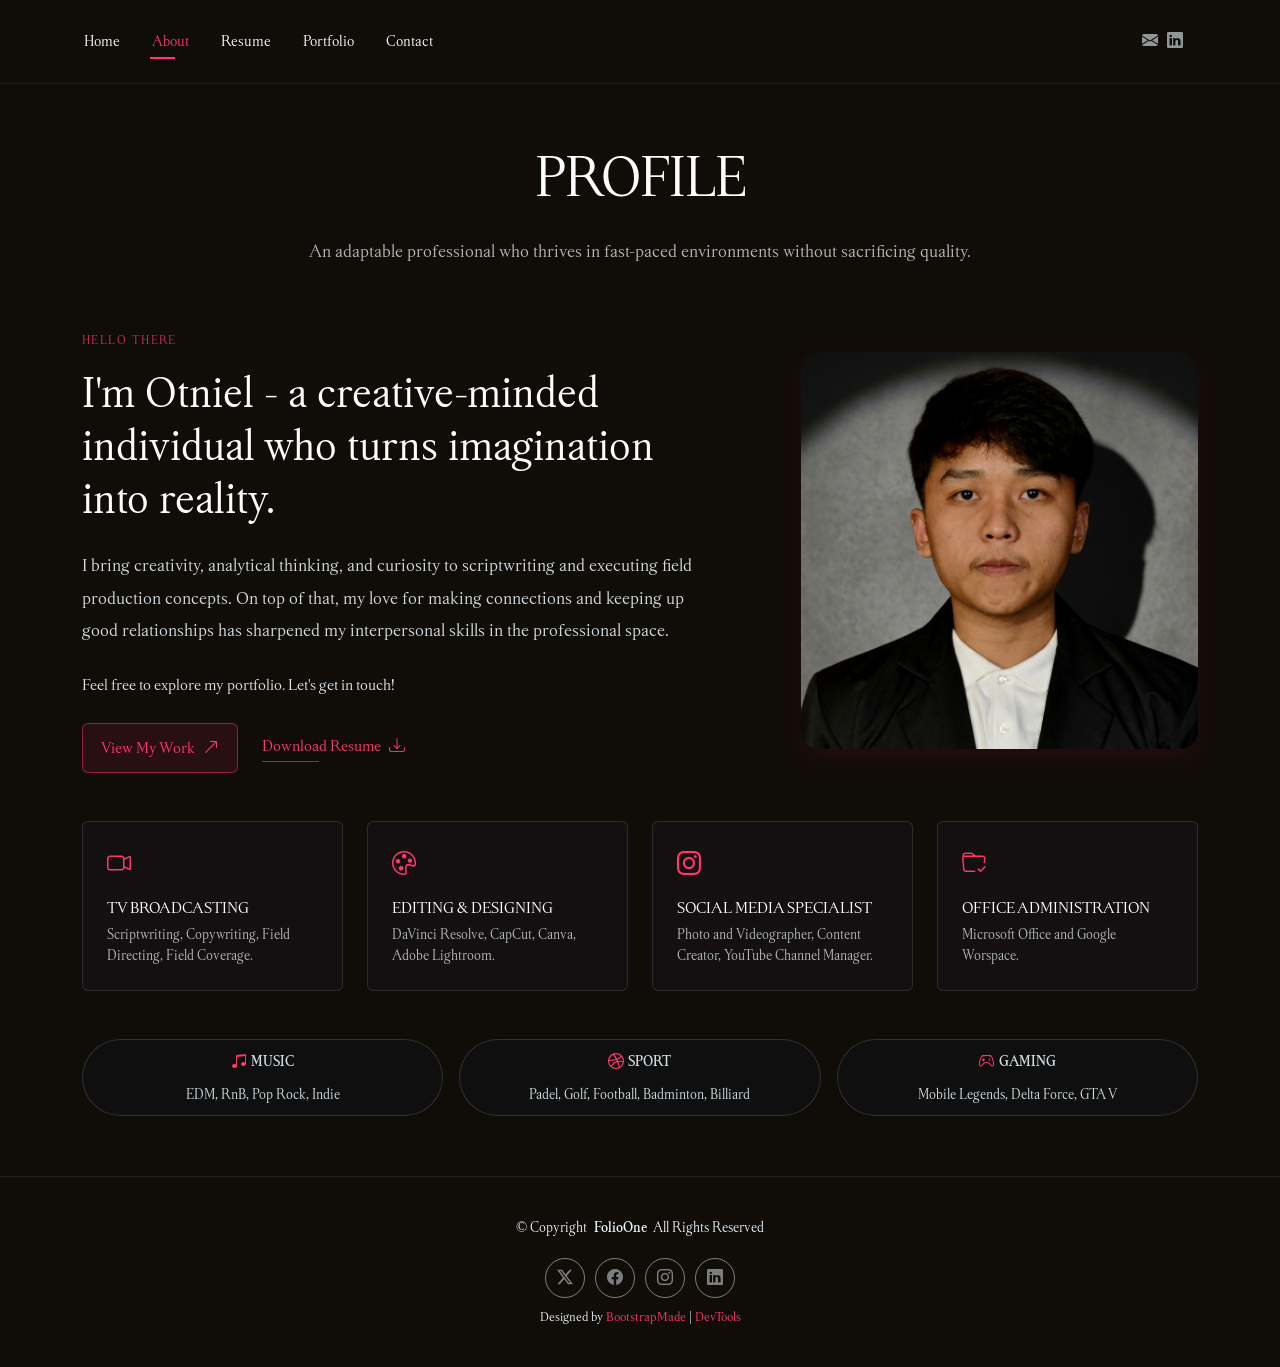
==== about.html @ bb8b577f "Pindahkan file ke root directory" ====
<!DOCTYPE html>
<html lang="en">

<head>
  <meta charset="utf-8">
  <meta content="width=device-width, initial-scale=1.0" name="viewport">
  <title>Otniel Pramadiva's Gallery</title>
  <meta name="description" content="Otniels's Portfolio">
  <meta name="keywords" content="">

  <!-- Favicons -->
  <link href="assets/img/ots.png" rel="icon">
  <link href="assets/img/apple-touch-icon.png" rel="apple-touch-icon">

  <!-- Fonts -->
  <link href="https://fonts.googleapis.com" rel="preconnect">
  <link href="https://fonts.gstatic.com" rel="preconnect" crossorigin>
  <link href="https://fonts.googleapis.com/css2?family=Roboto:ital,wght@0,100;0,300;0,400;0,500;0,700;0,900;1,100;1,300;1,400;1,500;1,700;1,900&family=Poppins:ital,wght@0,100;0,200;0,300;0,400;0,500;0,600;0,700;0,800;0,900;1,100;1,200;1,300;1,400;1,500;1,600;1,700;1,800;1,900&family=Raleway:ital,wght@0,100;0,200;0,300;0,400;0,500;0,600;0,700;0,800;0,900;1,100;1,200;1,300;1,400;1,500;1,600;1,700;1,800;1,900&display=swap" rel="stylesheet">

  <!-- Vendor CSS Files -->
  <link href="assets/vendor/bootstrap/css/bootstrap.min.css" rel="stylesheet">
  <link href="assets/vendor/bootstrap-icons/bootstrap-icons.css" rel="stylesheet">
  <link href="assets/vendor/aos/aos.css" rel="stylesheet">
  <link href="assets/vendor/swiper/swiper-bundle.min.css" rel="stylesheet">
  <link href="assets/vendor/glightbox/css/glightbox.min.css" rel="stylesheet">

  <!-- Main CSS File -->
  <link href="assets/css/main.css" rel="stylesheet">

  <!-- =======================================================
  * Template Name: FolioOne
  * Template URL: https://bootstrapmade.com/folioone-bootstrap-portfolio-website-template/
  * Updated: Aug 23 2025 with Bootstrap v5.3.7
  * Author: BootstrapMade.com
  * License: https://bootstrapmade.com/license/
  ======================================================== -->
</head>

<body class="about-page">

  <header id="header" class="header d-flex align-items-center light-background sticky-top">
    <div class="container position-relative d-flex align-items-center justify-content-between">

      <!-- <a href="index.html" class="logo d-flex align-items-center me-auto me-xl-0">
      <img src="assets/img/logo.webp" alt="">
      <h1 class="sitename">FolioOne</h1> 
    </a> -->

      <nav id="navmenu" class="navmenu">
        <ul>
          <li><a href="index.html">Home</a></li>
          <li><a href="about.html" class="active">About</a></li>
          <li><a href="resume.html">Resume</a></li>
          <li><a href="portfolio.html">Portfolio</a></li>
          <li><a href="contact.html">Contact</a></li>
        </ul>
        <i class="mobile-nav-toggle d-xl-none bi bi-list"></i>
      </nav>

      <div class="header-social-links">
        <a href="mailto:otniel.weishaupt@gmail.com" class="email"><i class="bi bi-envelope-fill"></i></a>
        <a href="https://www.linkedin.com/in/otnielpramadiva/" class="linkedin" target="_blank" rel="noopener noreferrer"><i class="bi bi-linkedin"></i></a>
      </div>
    </div>
  </header>

  <main class="main">

    <!-- About Section -->
    <section id="about" class="about section">

      <!-- Section Title -->
      <div class="container section-title" data-aos="fade-up">
        <h2>PROFILE</h2>
        <p>An adaptable professional who thrives in fast-paced environments without sacrificing quality.</p>
      </div><!-- End Section Title -->

      <div class="container" data-aos="fade-up" data-aos-delay="100">

        <!-- Intro + Photo -->
        <div class="row align-items-center justify-content-between gy-5 mb-5">
          <div class="col-lg-7" data-aos="fade-right" data-aos-delay="150">
            <div class="intro-content">
              <span class="eyebrow">Hello there</span>
              <h2 class="headline">I'm Otniel - a creative-minded individual who turns imagination into reality.</h2>
              <p class="lead">
                 I bring creativity, analytical thinking, and curiosity to scriptwriting and executing field production concepts. On top of that, my love for making connections and  keeping up good relationships has sharpened my interpersonal skills in the professional space.
              </p>
              <p>
                Feel free to explore my portfolio. Let's get in touch!
              </p>

              <div class="cta-group">
                <a href="portfolio.html" class="btn-ghost">
                  View My Work <i class="bi bi-arrow-up-right"></i>
                </a>
                <a href="assets/Resume Otniel Pramadiva II.pdf" class="link-underline" target="_blank">
                  Download Resume <i class="bi bi-download"></i>
                </a>
              </div>
            </div>
          </div>

          <div class="col-lg-5" data-aos="zoom-in" data-aos-delay="250">
            <figure class="profile-figure text-center text-lg-end">
              <img src="assets/img/profile/FOTO DIRI.jpg" alt="Portrait of Alex" class="img-fluid profile-photo">
            </figure>
          </div>
        </div>
        <!-- End Intro + Photo -->

        <!-- Skills Grid -->
        <div class="mb-5">
          <div class="row g-4">
            <div class="col-6 col-md-4 col-lg-3" data-aos="fade-up" data-aos-delay="120">
              <div class="skill-item">
                <i class="bi bi-camera-video"></i>
                <h3>TV BROADCASTING</h3>
                <p>Scriptwriting, Copywriting, Field Directing, Field Coverage.</p>
              </div>
            </div>
            <div class="col-6 col-md-4 col-lg-3" data-aos="fade-up" data-aos-delay="180">
              <div class="skill-item">
                <i class="bi bi-palette"></i>
                <h3>EDITING & DESIGNING</h3>
                <p>DaVinci Resolve, CapCut, Canva, <br>Adobe Lightroom.</p>
              </div>
            </div>
            <div class="col-6 col-md-4 col-lg-3" data-aos="fade-up" data-aos-delay="240">
              <div class="skill-item">
                <i class="bi bi-instagram"></i>
                <h3>SOCIAL MEDIA SPECIALIST</h3>
                <p>Photo and Videographer, Content Creator, YouTube Channel Manager.</p>
              </div>
            </div>
            <div class="col-6 col-md-4 col-lg-3" data-aos="fade-up" data-aos-delay="300">
              <div class="skill-item">
                <i class="bi bi-folder-check"></i>
                <h3>OFFICE ADMINISTRATION</h3>
                <p>Microsoft Office and Google Worspace.</p>
              </div>
            </div>
          </div>
        </div>
        <!-- End Skills Grid -->

        <!-- Fun Facts -->
        <div class="row g-3 justify-content-center">
          <div class="col-12 col-sm-6 col-md-4" data-aos="zoom-in" data-aos-delay="120">
          <div class="fact-pill d-flex flex-column align-items-center text-center">
            <div class="d-flex align-items-center gap-1">
              <i class="bi bi-music-note-beamed"></i>
              <span class="fw-bold">MUSIC</span>
              </div>
              <small>EDM, RnB, Pop Rock, Indie</small>
            </div>
          </div>
          <div class="col-12 col-sm-6 col-md-4" data-aos="zoom-in" data-aos-delay="160">
          <div class="fact-pill d-flex flex-column align-items-center text-center">
            <div class="d-flex align-items-center gap-1">
              <i class="bi bi-dribbble"></i>
              <span class="fw-bold">SPORT</span>
              </div>
              <small>Padel, Golf, Football, Badminton, Billiard</small>
            </div>
          </div>
          <div class="col-12 col-sm-6 col-md-4" data-aos="zoom-in" data-aos-delay="200">
          <div class="fact-pill d-flex flex-column align-items-center text-center">
            <div class="d-flex align-items-center gap-1">
              <i class="bi bi-controller"></i>
              <span class="fw-bold">GAMING</span>
              </div>
              <small>Mobile Legends, Delta Force, GTA V</small>
            </div>
          </div>
        </div>
        <!-- End Fun Facts -->

      </div>

  </main>

  <footer id="footer" class="footer">

    <div class="container">
      <div class="copyright text-center ">
        <p>© <span>Copyright</span> <strong class="px-1 sitename">FolioOne</strong> <span>All Rights Reserved<br></span></p>
      </div>
      <div class="social-links d-flex justify-content-center">
        <a href=""><i class="bi bi-twitter-x"></i></a>
        <a href=""><i class="bi bi-facebook"></i></a>
        <a href=""><i class="bi bi-instagram"></i></a>
        <a href=""><i class="bi bi-linkedin"></i></a>
      </div>
      <div class="credits">
        <!-- All the links in the footer should remain intact. -->
        <!-- You can delete the links only if you've purchased the pro version. -->
        <!-- Licensing information: https://bootstrapmade.com/license/ -->
        <!-- Purchase the pro version with working PHP/AJAX contact form: [buy-url] -->
        Designed by <a href="https://bootstrapmade.com/">BootstrapMade</a> | <a href="https://bootstrapmade.com/tools/">DevTools</a>
      </div>
    </div>

  </footer>

  <!-- Scroll Top -->
  <a href="#" id="scroll-top" class="scroll-top d-flex align-items-center justify-content-center"><i class="bi bi-arrow-up-short"></i></a>

  <!-- Preloader -->
  <div id="preloader"></div>

  <!-- Vendor JS Files -->
  <script src="assets/vendor/bootstrap/js/bootstrap.bundle.min.js"></script>
  <script src="assets/vendor/php-email-form/validate.js"></script>
  <script src="assets/vendor/aos/aos.js"></script>
  <script src="assets/vendor/typed.js/typed.umd.js"></script>
  <script src="assets/vendor/waypoints/noframework.waypoints.js"></script>
  <script src="assets/vendor/purecounter/purecounter_vanilla.js"></script>
  <script src="assets/vendor/swiper/swiper-bundle.min.js"></script>
  <script src="assets/vendor/imagesloaded/imagesloaded.pkgd.min.js"></script>
  <script src="assets/vendor/isotope-layout/isotope.pkgd.min.js"></script>
  <script src="assets/vendor/glightbox/js/glightbox.min.js"></script>

  <!-- Main JS File -->
  <script src="assets/js/main.js"></script>

</body>

</html>
---- assets/css/main.css ----
/**
* Template Name: FolioOne
* Template URL: https://bootstrapmade.com/folioone-bootstrap-portfolio-website-template/
* Updated: Aug 23 2025 with Bootstrap v5.3.7
* Author: BootstrapMade.com
* License: https://bootstrapmade.com/license/
*/

/*--------------------------------------------------------------
# Font & Color Variables
# Help: https://bootstrapmade.com/color-system/
--------------------------------------------------------------*/
/* Fonts */
@font-face {
  font-family: 'Michelangelus';
  src: url('../fonts/Michelangelus-Regular.ttf') format('truetype');
  font-weight: normal;
  font-style: normal;
}

@font-face {
  font-family: 'Michelangelus';
  src: url('../fonts/Michelangelus-Bold.ttf') format('truetype');
  font-weight: bold;
  font-style: normal;
}

@font-face {
  font-family: 'Michelangelus';
  src: url('../fonts/Michelangelus-BoldItalic.ttf') format('truetype');
  font-weight: bold;
  font-style: italic;
}

.hero h1 {
  font-family: 'Michelangelus', sans-serif !important;
  font-weight: bold !important;
  font-style: italic !important;
}

/* 2. Menerapkan font ke variabel template */
:root {
  --default-font: "Michelangelus", sans-serif;
  --heading-font: "Michelangelus", sans-serif;
  --nav-font: "Michelangelus", sans-serif;
}

/* Global Colors - The following color variables are used throughout the website. Updating them here will change the color scheme of the entire website */
:root { 
  --background-color: #100c08; /* Background color for the entire website, including individual sections */
  --default-color: #e7f2f7; /* Default color used for the majority of the text content across the entire website */
  --heading-color: #ffffff; /* Color for headings, subheadings and title throughout the website */
  --accent-color: #ff376b; /* Accent color that represents your brand on the website. It's used for buttons, links, and other elements that need to stand out */
  --surface-color: #0f0f0f; /* The surface color is used as a background of boxed elements within sections, such as cards, icon boxes, or other elements that require a visual separation from the global background. */
  --contrast-color: #ffffff; /* Contrast color for text, ensuring readability against backgrounds of accent, heading, or default colors. */
}

/* Nav Menu Colors - The following color variables are used specifically for the navigation menu. They are separate from the global colors to allow for more customization options */
:root {
  --nav-color: #ffffff;  /* The default color of the main navmenu links */
  --nav-hover-color: #ff376b; /* Applied to main navmenu links when they are hovered over or active */
  --nav-mobile-background-color: #0f0f0f; /* Used as the background color for mobile navigation menu */
  --nav-dropdown-background-color: #051117; /* Used as the background color for dropdown items that appear when hovering over primary navigation items */
  --nav-dropdown-color: #e7f2f7; /* Used for navigation links of the dropdown items in the navigation menu. */
  --nav-dropdown-hover-color: #ff376b; /* Similar to --nav-hover-color, this color is applied to dropdown navigation links when they are hovered over. */
}

/* Color Presets - These classes override global colors when applied to any section or element, providing reuse of the sam color scheme. */

.light-background {
  --background-color: #142027;
  --surface-color: #325264;
}

.dark-background {
  --background-color: #0b1419;
  --default-color: #ffffff;
  --heading-color: #ffffff;
  --surface-color: #252525;
  --contrast-color: #ffffff;
}

/* Smooth scroll */
:root {
  scroll-behavior: smooth;
}

/*--------------------------------------------------------------
# General Styling & Shared Classes
--------------------------------------------------------------*/
body {
  color: var(--default-color);
  background-color: var(--background-color);
  font-family: var(--default-font);
}

a {
  color: var(--accent-color);
  text-decoration: none;
  transition: 0.3s;
}

a:hover {
  color: color-mix(in srgb, var(--accent-color), transparent 25%);
  text-decoration: none;
}

h1,
h2,
h3,
h4,
h5,
h6 {
  color: var(--heading-color);
  font-family: var(--heading-font);
}

/* PHP Email Form Messages
------------------------------*/
.php-email-form .error-message {
  display: none;
  background: #df1529;
  color: #ffffff;
  text-align: left;
  padding: 15px;
  margin-bottom: 24px;
  font-weight: 600;
}

.php-email-form .sent-message {
  display: none;
  color: #ffffff;
  background: #059652;
  text-align: center;
  padding: 15px;
  margin-bottom: 24px;
  font-weight: 600;
}

.php-email-form .loading {
  display: none;
  background: var(--surface-color);
  text-align: center;
  padding: 15px;
  margin-bottom: 24px;
}

.php-email-form .loading:before {
  content: "";
  display: inline-block;
  border-radius: 50%;
  width: 24px;
  height: 24px;
  margin: 0 10px -6px 0;
  border: 3px solid var(--accent-color);
  border-top-color: var(--surface-color);
  animation: php-email-form-loading 1s linear infinite;
}

@keyframes php-email-form-loading {
  0% {
    transform: rotate(0deg);
  }

  100% {
    transform: rotate(360deg);
  }
}

/*--------------------------------------------------------------
# Global Header
--------------------------------------------------------------*/
.header {
  --background-color: rgba(255, 255, 255, 0);
  color: var(--default-color);
  background-color: var(--background-color);
  padding: 15px 0;
  transition: all 0.5s;
  z-index: 997;
  border-bottom: 1px solid color-mix(in srgb, var(--default-color), transparent 92%);
}

.header .logo {
  line-height: 1;
}

.header .logo img {
  max-height: 36px;
  margin-right: 8px;
}

.header .logo h1 {
  font-size: 32px;
  margin: 0;
  font-weight: 400;
  color: var(--heading-color);
}

.header .header-social-links {
  padding-right: 15px;
}

.header .header-social-links a {
  color: color-mix(in srgb, var(--default-color), transparent 40%);
  padding-left: 6px;
  display: inline-block;
  transition: 0.3s;
  font-size: 16px;
}

.header .header-social-links a:hover {
  color: var(--default-color);
}

.header .header-social-links a i {
  line-height: 0px;
}

@media (max-width: 1200px) {
  .header .logo {
    order: 1;
  }

  .header .header-social-links {
    order: 2;
  }

  .header .navmenu {
    order: 3;
  }
}

/* Global Header on Scroll
------------------------------*/
.scrolled .header {
  --background-color: rgba(24, 24, 24, 0.9);
}

/*--------------------------------------------------------------
# Navigation Menu
--------------------------------------------------------------*/
/* Desktop Navigation */
@media (min-width: 1200px) {
  .navmenu {
    padding: 0;
  }

  .navmenu ul {
    margin: 0;
    padding: 0;
    display: flex;
    list-style: none;
    align-items: center;
  }

  .navmenu li {
    position: relative;
  }

  .navmenu>ul>li {
    white-space: nowrap;
    padding: 15px 28px 15px 0;
  }

  .navmenu>ul>li:last-child {
    padding-right: 0;
  }

  .navmenu a,
  .navmenu a:focus {
    color: var(--nav-color);
    font-size: 15px;
    padding: 0 2px;
    font-family: var(--nav-font);
    font-weight: 400;
    display: flex;
    align-items: center;
    justify-content: space-between;
    white-space: nowrap;
    transition: 0.3s;
    position: relative;
  }

  .navmenu a i,
  .navmenu a:focus i {
    font-size: 12px;
    line-height: 0;
    margin-left: 5px;
    transition: 0.3s;
  }

  .navmenu>ul>li>a:before {
    content: "";
    position: absolute;
    height: 2px;
    bottom: -6px;
    left: 0;
    background-color: var(--nav-hover-color);
    visibility: hidden;
    width: 0px;
    transition: all 0.3s ease-in-out 0s;
  }

  .navmenu a:hover:before,
  .navmenu li:hover>a:before,
  .navmenu .active:before {
    visibility: visible;
    width: 25px;
  }

  .navmenu li:hover>a,
  .navmenu .active,
  .navmenu .active:focus {
    color: var(--nav-hover-color);
  }

  .navmenu .dropdown ul {
    margin: 0;
    padding: 10px 0;
    background: var(--nav-dropdown-background-color);
    display: block;
    position: absolute;
    visibility: hidden;
    left: -5px;
    top: 130%;
    opacity: 0;
    transition: 0.3s;
    border-radius: 4px;
    z-index: 99;
    box-shadow: 0px 0px 30px rgba(0, 0, 0, 0.1);
  }

  .navmenu .dropdown ul li {
    min-width: 200px;
  }

  .navmenu .dropdown ul a {
    padding: 10px 20px;
    font-size: 15px;
    text-transform: none;
    color: var(--nav-dropdown-color);
  }

  .navmenu .dropdown ul a i {
    font-size: 12px;
  }

  .navmenu .dropdown ul a:hover,
  .navmenu .dropdown ul .active:hover,
  .navmenu .dropdown ul li:hover>a {
    color: var(--nav-dropdown-hover-color);
  }

  .navmenu .dropdown:hover>ul {
    opacity: 1;
    top: 100%;
    visibility: visible;
  }

  .navmenu .dropdown .dropdown ul {
    top: 0;
    left: -90%;
    visibility: hidden;
  }

  .navmenu .dropdown .dropdown:hover>ul {
    opacity: 1;
    top: 0;
    left: -100%;
    visibility: visible;
  }
}

/* Mobile Navigation */
@media (max-width: 1199px) {
  .mobile-nav-toggle {
    color: var(--nav-color);
    font-size: 28px;
    line-height: 0;
    margin-right: 10px;
    cursor: pointer;
    transition: color 0.3s;
  }

  .navmenu {
    padding: 0;
    z-index: 9997;
  }

  .navmenu ul {
    display: none;
    list-style: none;
    position: absolute;
    inset: 60px 20px 20px 20px;
    padding: 10px 0;
    margin: 0;
    border-radius: 6px;
    background-color: var(--nav-mobile-background-color);
    border: 1px solid color-mix(in srgb, var(--default-color), transparent 90%);
    box-shadow: none;
    overflow-y: auto;
    transition: 0.3s;
    z-index: 9998;
  }

  .navmenu a,
  .navmenu a:focus {
    color: var(--nav-dropdown-color);
    padding: 10px 20px;
    font-family: var(--nav-font);
    font-size: 17px;
    font-weight: 500;
    display: flex;
    align-items: center;
    justify-content: space-between;
    white-space: nowrap;
    transition: 0.3s;
  }

  .navmenu a i,
  .navmenu a:focus i {
    font-size: 12px;
    line-height: 0;
    margin-left: 5px;
    width: 30px;
    height: 30px;
    display: flex;
    align-items: center;
    justify-content: center;
    border-radius: 50%;
    transition: 0.3s;
    background-color: color-mix(in srgb, var(--accent-color), transparent 90%);
  }

  .navmenu a i:hover,
  .navmenu a:focus i:hover {
    background-color: var(--accent-color);
    color: var(--contrast-color);
  }

  .navmenu a:hover,
  .navmenu .active,
  .navmenu .active:focus {
    color: var(--nav-dropdown-hover-color);
  }

  .navmenu .active i,
  .navmenu .active:focus i {
    background-color: var(--accent-color);
    color: var(--contrast-color);
    transform: rotate(180deg);
  }

  .navmenu .dropdown ul {
    position: static;
    display: none;
    z-index: 99;
    padding: 10px 0;
    margin: 10px 20px;
    background-color: var(--nav-dropdown-background-color);
    transition: all 0.5s ease-in-out;
  }

  .navmenu .dropdown ul ul {
    background-color: rgba(33, 37, 41, 0.1);
  }

  .navmenu .dropdown>.dropdown-active {
    display: block;
    background-color: rgba(33, 37, 41, 0.03);
  }

  .mobile-nav-active {
    overflow: hidden;
  }

  .mobile-nav-active .mobile-nav-toggle {
    color: #fff;
    position: absolute;
    font-size: 32px;
    top: 15px;
    right: 15px;
    margin-right: 0;
    z-index: 9999;
  }

  .mobile-nav-active .navmenu {
    position: fixed;
    overflow: hidden;
    inset: 0;
    background: rgba(33, 37, 41, 0.8);
    transition: 0.3s;
  }

  .mobile-nav-active .navmenu>ul {
    display: block;
  }
}

/*--------------------------------------------------------------
# Global Footer
--------------------------------------------------------------*/
.footer {
  color: var(--default-color);
  background-color: var(--background-color);
  font-size: 14px;
  padding: 40px 0;
  position: relative;
  border-top: 1px solid color-mix(in srgb, var(--default-color), transparent 92%);
}

.footer .copyright p {
  margin-bottom: 0;
}

.footer .social-links {
  margin-top: 20px;
}

.footer .social-links a {
  display: flex;
  align-items: center;
  justify-content: center;
  width: 40px;
  height: 40px;
  border-radius: 50%;
  border: 1px solid color-mix(in srgb, var(--default-color), transparent 50%);
  font-size: 16px;
  color: color-mix(in srgb, var(--default-color), transparent 50%);
  margin: 0 5px;
  transition: 0.3s;
}

.footer .social-links a:hover {
  color: var(--accent-color);
  border-color: var(--accent-color);
}

.footer .credits {
  margin-top: 10px;
  font-size: 13px;
  text-align: center;
}

/*--------------------------------------------------------------
# Preloader
--------------------------------------------------------------*/
#preloader {
  position: fixed;
  inset: 0;
  z-index: 9999;
  overflow: hidden;
  background-color: var(--background-color);
  transition: all 0.6s ease-out;
  width: 100%;
  height: 100vh;
}

#preloader:before,
#preloader:after {
  content: "";
  position: absolute;
  border: 4px solid var(--accent-color);
  border-radius: 50%;
  animation: animate-preloader 2s cubic-bezier(0, 0.2, 0.8, 1) infinite;
}

#preloader:after {
  animation-delay: -0.5s;
}

@keyframes animate-preloader {
  0% {
    width: 10px;
    height: 10px;
    top: calc(50% - 5px);
    left: calc(50% - 5px);
    opacity: 1;
  }

  100% {
    width: 72px;
    height: 72px;
    top: calc(50% - 36px);
    left: calc(50% - 36px);
    opacity: 0;
  }
}

/*--------------------------------------------------------------
# Scroll Top Button
--------------------------------------------------------------*/
.scroll-top {
  position: fixed;
  visibility: hidden;
  opacity: 0;
  right: 15px;
  bottom: -15px;
  z-index: 99999;
  background-color: var(--accent-color);
  width: 44px;
  height: 44px;
  border-radius: 50px;
  transition: all 0.4s;
}

.scroll-top i {
  font-size: 24px;
  color: var(--contrast-color);
  line-height: 0;
}

.scroll-top:hover {
  background-color: color-mix(in srgb, var(--accent-color), transparent 20%);
  color: var(--contrast-color);
}

.scroll-top.active {
  visibility: visible;
  opacity: 1;
  bottom: 15px;
}

/*--------------------------------------------------------------
# Disable aos animation delay on mobile devices
--------------------------------------------------------------*/
@media screen and (max-width: 768px) {
  [data-aos-delay] {
    transition-delay: 0 !important;
  }
}

/*--------------------------------------------------------------
# Global Page Titles & Breadcrumbs
--------------------------------------------------------------*/
.page-title {
  color: var(--default-color);
  background-color: var(--background-color);
  position: relative;
}

.page-title .heading {
  padding: 80px 0;
  border-top: 1px solid color-mix(in srgb, var(--default-color), transparent 90%);
}

.page-title .heading h1 {
  font-size: 38px;
  font-weight: 700;
}

.page-title nav {
  background-color: color-mix(in srgb, var(--default-color), transparent 96%);
  padding: 20px 0;
}

.page-title nav ol {
  display: flex;
  flex-wrap: wrap;
  list-style: none;
  padding: 0;
  margin: 0;
  font-size: 16px;
  font-weight: 400;
}

.page-title nav ol li+li {
  padding-left: 10px;
}

.page-title nav ol li+li::before {
  content: "/";
  display: inline-block;
  padding-right: 10px;
  color: color-mix(in srgb, var(--default-color), transparent 70%);
}

/*--------------------------------------------------------------
# Global Sections
--------------------------------------------------------------*/
section,
.section {
  color: var(--default-color);
  background-color: var(--background-color);
  padding: 60px 0;
  scroll-margin-top: 100px;
  overflow: clip;
}

@media (max-width: 1199px) {

  section,
  .section {
    scroll-margin-top: 66px;
  }
}

/*--------------------------------------------------------------
# Global Section Titles
--------------------------------------------------------------*/
.section-title {
  text-align: center;
  padding-bottom: 60px;
  position: relative;
}

.section-title h2 {
  font-size: 3.5rem;
  font-weight: 400;
  line-height: 1.2;
  color: var(--heading-color);
  margin-bottom: 1.5rem;
  letter-spacing: -1px;
}

@media (max-width: 768px) {
  .section-title h2 {
    font-size: 2.5rem;
  }
}

.section-title p {
  font-size: 1.125rem;
  line-height: 1.8;
  color: color-mix(in srgb, var(--default-color), transparent 25%);
  max-width: 900px;
  margin: 0 auto;
  text-wrap: balance;
}

/*--------------------------------------------------------------
# Hero Section
--------------------------------------------------------------*/
.hero {
  padding: 80px 0;
  min-height: 100vh;
  display: flex;
  align-items: center;
}

.hero .hero-content h1 {
  font-size: 3.5rem;
  font-weight: 700;
  margin-bottom: 1rem;
  line-height: 1.2;
}

.hero .hero-content h1 .highlight {
  color: var(--accent-color);
  position: relative;
}

.hero .hero-content h1 .highlight::after {
  content: "";
  position: absolute;
  bottom: 0;
  left: 0;
  width: 100%;
  height: 3px;
  background: linear-gradient(90deg, var(--accent-color), color-mix(in srgb, var(--accent-color), transparent 50%));
  border-radius: 2px;
}

@media (max-width: 768px) {
  .hero .hero-content h1 {
    font-size: 2.5rem;
  }
}

.hero .hero-content h2 {
  font-size: 1.5rem;
  font-weight: 400;
  margin-bottom: 2rem;
  color: color-mix(in srgb, var(--default-color), transparent 20%);
}

.hero .hero-content h2 .typed {
  color: var(--accent-color);
  font-weight: 600;
}

@media (max-width: 768px) {
  .hero .hero-content h2 {
    font-size: 1.25rem;
  }
}

.hero .hero-content p {
  font-size: 1.1rem;
  line-height: 1.6;
  margin-bottom: 2.5rem;
  color: color-mix(in srgb, var(--default-color), transparent 30%);
}

.hero .hero-actions {
  display: flex;
  gap: 1rem;
  margin-bottom: 3rem;
}

.hero .hero-actions .btn {
  padding: 12px 30px;
  border-radius: 50px;
  font-weight: 600;
  text-decoration: none;
  transition: all 0.3s ease;
  border: 2px solid;
}

.hero .hero-actions .btn.btn-primary {
  background: var(--accent-color);
  color: var(--contrast-color);
  border-color: var(--accent-color);
}

.hero .hero-actions .btn.btn-primary:hover {
  background: color-mix(in srgb, var(--accent-color), black 15%);
  border-color: color-mix(in srgb, var(--accent-color), black 15%);
  transform: translateY(-2px);
}

.hero .hero-actions .btn.btn-outline {
  background: transparent;
  color: var(--accent-color);
  border-color: var(--accent-color);
}

.hero .hero-actions .btn.btn-outline:hover {
  transform: translateY(-2px);
}

@media (max-width: 576px) {
  .hero .hero-actions {
    flex-direction: column;
  }

  .hero .hero-actions .btn {
    text-align: center;
  }
}

.hero .social-links {
  display: flex;
  gap: 1rem;
}

.hero .social-links a {
  width: 45px;
  height: 45px;
  background: var(--surface-color);
  border-radius: 50%;
  display: flex;
  align-items: center;
  justify-content: center;
  color: var(--default-color);
  font-size: 1.2rem;
  transition: all 0.3s ease;
}

.hero .social-links a:hover {
  background: var(--accent-color);
  color: var(--contrast-color);
  transform: translateY(-3px);
  box-shadow: 0 8px 25px color-mix(in srgb, var(--accent-color), transparent 70%);
}

.hero .hero-image {
  position: relative;
}

.hero .hero-image .image-wrapper {
  position: relative;
  max-width: 450px;
  margin: 0 auto;
}

.hero .hero-image .image-wrapper img {
  border-radius: 20px;
  box-shadow: 0 5px 15px color-mix(in srgb, var(--default-color), transparent 95%);
  transition: transform 0.3s ease;
}

.hero .hero-image .image-wrapper img:hover {
  transform: scale(1.02);
}

.hero .hero-image .floating-elements {
  position: absolute;
  top: 0;
  left: 0;
  right: 0;
  bottom: 0;
  pointer-events: none;
}

.hero .hero-image .floating-elements .floating-card {
  position: absolute;
  background: var(--surface-color);
  padding: 15px 20px;
  border-radius: 15px;
  box-shadow: 0 10px 30px color-mix(in srgb, var(--default-color), transparent 90%);
  display: flex;
  align-items: center;
  gap: 10px;
  font-weight: 600;
  animation: float 3s ease-in-out infinite;
}

.hero .hero-image .floating-elements .floating-card i {
  font-size: 1.5rem;
  color: var(--accent-color);
}

.hero .hero-image .floating-elements .floating-card.design {
  top: 10%;
  right: -10%;
  animation-delay: 0s;
}

.hero .hero-image .floating-elements .floating-card.code {
  bottom: 30%;
  left: -15%;
  animation-delay: 1s;
}

.hero .hero-image .floating-elements .floating-card.creativity {
  top: 60%;
  right: -5%;
  animation-delay: 2s;
}

@media (max-width: 992px) {
  .hero .hero-image .floating-elements .floating-card {
    display: none;
  }
}

@keyframes float {

  0%,
  100% {
    transform: translateY(0px);
  }

  50% {
    transform: translateY(-10px);
  }
}

@media (max-width: 992px) {
  .hero .hero-content {
    text-align: center;
    margin-bottom: 3rem;
  }
}

/*--------------------------------------------------------------
# About Section
--------------------------------------------------------------*/
.about .intro-content .eyebrow {
  display: inline-block;
  letter-spacing: 0.12em;
  text-transform: uppercase;
  font-size: 12px;
  color: color-mix(in srgb, var(--accent-color), transparent 20%);
  margin-bottom: 18px;
}

.about .intro-content .headline {
  font-family: var(--heading-font);
  font-weight: 300;
  line-height: 1.2;
  font-size: clamp(28px, 4vw, 44px);
  margin: 0 0 24px 0;
}

.about .intro-content .lead {
  font-size: 18px;
  line-height: 1.8;
  color: color-mix(in srgb, var(--default-color), transparent 10%);
  margin-bottom: 24px;
}

.about .intro-content p {
  line-height: 1.8;
  margin-bottom: 24px;
  color: color-mix(in srgb, var(--default-color), transparent 5%);
}

.about .intro-content .cta-group {
  display: flex;
  gap: 24px;
  align-items: center;
  margin-top: 24px;
}

.about .intro-content .cta-group .btn-ghost {
  display: inline-flex;
  align-items: center;
  gap: 8px;
  padding: 12px 18px;
  border-radius: 6px;
  color: var(--accent-color);
  background: color-mix(in srgb, var(--accent-color), transparent 90%);
  border: 1px solid color-mix(in srgb, var(--accent-color), transparent 50%);
  transition: 0.3s ease-in-out;
}

.about .intro-content .cta-group .btn-ghost:hover,
.about .intro-content .cta-group .btn-ghost:focus {
  color: var(--contrast-color);
  background: var(--accent-color);
  border-color: var(--accent-color);
  outline: none;
  box-shadow: 0 0 0 3px color-mix(in srgb, var(--accent-color), transparent 100%);
}

.about .intro-content .cta-group .link-underline {
  display: inline-flex;
  align-items: center;
  gap: 8px;
  position: relative;
  color: var(--accent-color);
  padding-bottom: 4px;
  transition: 0.3s ease-in-out;
}

.about .intro-content .cta-group .link-underline::after {
  content: "";
  position: absolute;
  left: 0;
  right: 0;
  bottom: 0;
  height: 1px;
  background: color-mix(in srgb, var(--accent-color), transparent 40%);
  transform: scaleX(0.4);
  transform-origin: left;
  transition: 0.3s ease-in-out;
}

.about .intro-content .cta-group .link-underline:hover,
.about .intro-content .cta-group .link-underline:focus {
  color: color-mix(in srgb, var(--default-color), transparent 10%);
  outline: none;
}

.about .intro-content .cta-group .link-underline:hover::after,
.about .intro-content .cta-group .link-underline:focus::after {
  transform: scaleX(1);
}

.about .profile-figure {
  margin: 0;
}

.about .profile-figure .profile-photo {
  width: 88%;
  max-width: 440px;
  border-radius: 18px;
  box-shadow: 0 10px 30px color-mix(in srgb, var(--accent-color), transparent 92%);
  transform: translateY(0);
  transition: transform 0.3s ease-in-out;
}

.about .profile-figure .profile-caption {
  margin-top: 24px;
  display: flex;
  align-items: center;
  justify-content: center;
}

.about .profile-figure .profile-caption .meta {
  font-size: 14px;
  color: color-mix(in srgb, var(--default-color), transparent 20%);
}

.about .profile-figure .profile-caption .meta .funfact {
  font-size: 13px;
  margin-top: 4px;
  color: color-mix(in srgb, var(--default-color), transparent 35%);
}

.about .profile-figure:hover .profile-photo {
  transform: translateY(-4px);
}

.about .skill-item {
  padding: 24px;
  border-radius: 6px;
  transition: 0.3s ease-in-out;
  background: color-mix(in srgb, var(--surface-color), var(--accent-color) 2%);
  border: 1px solid color-mix(in srgb, var(--default-color), transparent 88%);
  height: 100%;
}

.about .skill-item i {
  font-size: 24px;
  color: var(--accent-color);
  margin-bottom: 16px;
  display: inline-block;
}

.about .skill-item h3 {
  font-size: 16px;
  margin-bottom: 6px;
  font-weight: 500;
}

.about .skill-item p {
  margin: 0;
  font-size: 14px;
  color: color-mix(in srgb, var(--default-color), transparent 25%);
}

.about .skill-item:hover {
  transform: translateY(-3px);
  border-color: color-mix(in srgb, var(--accent-color), transparent 30%);
  box-shadow: 0 10px 30px color-mix(in srgb, var(--accent-color), transparent 90%);
}

.about .timeline-item {
  position: relative;
  padding-left: 26px;
}

.about .timeline-item time {
  display: inline-block;
  font-size: 12px;
  letter-spacing: 0.08em;
  text-transform: uppercase;
  color: color-mix(in srgb, var(--default-color), transparent 45%);
  margin-bottom: 6px;
}

.about .timeline-item h4 {
  font-size: 18px;
  font-weight: 400;
  margin: 0 0 6px;
}

.about .timeline-item p {
  font-size: 14px;
  color: color-mix(in srgb, var(--default-color), transparent 25%);
  margin: 0;
}

.about .timeline-item .dot {
  position: absolute;
  left: 0;
  top: 4px;
  width: 10px;
  height: 10px;
  border-radius: 50%;
  background: var(--accent-color);
  box-shadow: 0 0 0 6px color-mix(in srgb, var(--accent-color), transparent 80%);
}

.about .personal-quote {
  padding: 24px 0;
}

.about .personal-quote p {
  font-family: var(--heading-font);
  font-weight: 300;
  font-size: clamp(20px, 3vw, 28px);
  line-height: 1.5;
  color: color-mix(in srgb, var(--default-color), transparent 5%);
  margin: 0 auto;
  max-width: 800px;
}

.about .fact-pill {
  display: flex;
  align-items: center;
  justify-content: center;
  gap: 10px;
  padding: 10px 14px;
  border-radius: 999px;
  border: 1px solid color-mix(in srgb, var(--default-color), transparent 85%);
  background: var(--surface-color);
  color: color-mix(in srgb, var(--default-color), transparent 10%);
  transition: 0.3s ease-in-out;
}

.about .fact-pill i {
  color: var(--accent-color);
}

.about .fact-pill span {
  font-size: 14px;
}

.about .fact-pill:hover {
  transform: translateY(-2px);
  border-color: color-mix(in srgb, var(--accent-color), transparent 30%);
  box-shadow: 0 10px 30px color-mix(in srgb, var(--accent-color), transparent 90%);
}

.about .fact-pill:focus-within {
  box-shadow: 0 0 0 3px color-mix(in srgb, var(--accent-color), transparent 70%);
}

@media (max-width: 992px) {
  .about .profile-figure {
    text-align: center !important;
  }

  .about .profile-figure .profile-photo {
    width: 72%;
  }

  .about .intro-content .cta-group {
    flex-wrap: wrap;
  }
}

@media (max-width: 576px) {
  .about .profile-figure .profile-photo {
    width: 100%;
  }
}

/*--------------------------------------------------------------
# Skills Section
--------------------------------------------------------------*/
.skills .skill-box {
  background-color: var(--surface-color);
  padding: 2rem;
  border-radius: 8px;
  box-shadow: 0 0 20px rgba(0, 0, 0, 0.05);
}

.skills .skill-box h3 {
  font-size: 1.2rem;
  margin-bottom: 1rem;
  font-weight: 600;
}

.skills .skill-box p {
  font-size: 0.9rem;
  margin-bottom: 0.8rem;
  opacity: 0.6;
}

.skills .skill-box .progress {
  background-color: color-mix(in srgb, var(--accent-color), transparent 85%);
  border-radius: 50px;
  height: 8px;
  margin-top: 5px;
  overflow: hidden;
}

.skills .skill-box .progress .progress-bar {
  background-color: var(--accent-color);
  height: 100%;
  position: relative;
  border-radius: 50px;
  transition: 0.9s;
  width: 1px;
}

/*--------------------------------------------------------------
# Stats Section
--------------------------------------------------------------*/
.stats .avatars {
  position: relative;
}

.stats .avatars img {
  width: 60px;
  height: 60px;
  border: 3px solid var(--accent-color);
  margin-right: -15px;
  transition: transform 0.3s ease;
}

.stats .avatars img:hover {
  transform: translateY(-5px);
  z-index: 2;
}

.stats .counters h2 {
  color: var(--heading-color);
  font-size: 48px;
  font-weight: 700;
  margin-bottom: 10px;
}

.stats .counters h2 span {
  display: inline-block;
}

.stats .counters p {
  color: var(--default-color);
  font-size: 18px;
  margin: 0;
  opacity: 0.9;
}

@media (max-width: 991px) {
  .stats .row {
    text-align: center;
  }

  .stats .avatars {
    justify-content: center;
    margin-bottom: 40px;
  }

  .stats .counters h2 {
    font-size: 36px;
  }

  .stats .counters p {
    font-size: 16px;
  }

  .stats .counters .col-md-4 {
    margin-bottom: 30px;
  }

  .stats .counters .col-md-4:last-child {
    margin-bottom: 0;
  }
}

@media (max-width: 576px) {
  .stats {
    padding: 60px 0;
  }

  .stats .avatars {
    flex-wrap: wrap;
    justify-content: center;
  }

  .stats .avatars img {
    margin: 0 -8px;
  }
}

/*--------------------------------------------------------------
# Testimonials Section
--------------------------------------------------------------*/
.testimonials .testimonials-carousel,
.testimonials .testimonials-slider {
  overflow: hidden;
}

.testimonials .testimonial-item .testimonial-content {
  border-left: 3px solid var(--accent-color);
  padding-left: 30px;
}

.testimonials .testimonial-item .testimonial-img {
  border-radius: 50%;
  border: 4px solid var(--background-color);
  margin: 0 auto;
}

.testimonials .testimonial-item h3 {
  font-size: 20px;
  font-weight: bold;
  margin: 10px 0 5px 0;
}

.testimonials .testimonial-item h4 {
  font-size: 14px;
  color: color-mix(in srgb, var(--default-color), transparent 40%);
  margin: 0 0 10px 0;
}

.testimonials .testimonial-item .stars i {
  color: #ffc107;
  margin: 0 1px;
}

.testimonials .testimonial-item .quote-icon-left,
.testimonials .testimonial-item .quote-icon-right {
  color: color-mix(in srgb, var(--accent-color), transparent 50%);
  font-size: 26px;
  line-height: 0;
}

.testimonials .testimonial-item .quote-icon-left {
  display: inline-block;
  left: -5px;
  position: relative;
}

.testimonials .testimonial-item .quote-icon-right {
  display: inline-block;
  right: -5px;
  position: relative;
  top: 10px;
  transform: scale(-1, -1);
}

.testimonials .testimonial-item p {
  font-style: italic;
}

.testimonials .swiper-wrapper {
  height: auto;
}

.testimonials .swiper-pagination {
  margin-top: 30px;
  position: relative;
}

.testimonials .swiper-pagination .swiper-pagination-bullet {
  width: 12px;
  height: 12px;
  background-color: color-mix(in srgb, var(--default-color), transparent 85%);
  opacity: 1;
}

.testimonials .swiper-pagination .swiper-pagination-bullet-active {
  background-color: var(--accent-color);
}

/*--------------------------------------------------------------
# Resume Section
--------------------------------------------------------------*/
.resume .resume-item {
  margin-bottom: 3rem;
}

.resume .resume-item .resume-title {
  font-size: 1.75rem;
  font-weight: 700;
  margin-bottom: 1.5rem;
  padding-bottom: 1.5rem;
  position: relative;
  color: var(--heading-color);
}

.resume .resume-item .resume-title::after {
  content: "";
  position: absolute;
  display: block;
  width: 50px;
  height: 2px;
  background: var(--accent-color);
  bottom: 0;
  left: 0;
}

.resume .resume-item .resume-content {
  padding-left: 1.25rem;
  border-left: 2px solid color-mix(in srgb, var(--accent-color), transparent 85%);
}

.resume .resume-item article {
  position: relative;
  margin-bottom: 2.5rem;
}

.resume .resume-item article::before {
  content: "";
  position: absolute;
  width: 16px;
  height: 16px;
  border-radius: 50%;
  left: -1.8rem;
  top: 0.25rem;
  background: var(--background-color);
  border: 2px solid var(--accent-color);
}

.resume .resume-item article h4 {
  font-size: 1.25rem;
  font-weight: 600;
  margin-bottom: 0.5rem;
  color: var(--heading-color);
}

.resume .resume-item article h5 {
  font-size: 1rem;
  background: color-mix(in srgb, var(--accent-color), transparent 92%);
  padding: 0.375rem 0.75rem;
  display: inline-block;
  font-weight: 600;
  margin: 0.5rem 0;
  color: var(--accent-color);
  border-radius: 4px;
}

.resume .resume-item article .institution,
.resume .resume-item article .company {
  font-size: 1rem;
  margin-bottom: 1rem;
  color: color-mix(in srgb, var(--default-color), transparent 1%);
}

.resume .resume-item article p {
  margin-bottom: 1rem;
}

.resume .resume-item article ul {
  padding-left: 1.25rem;
  margin-bottom: 0;
}

.resume .resume-item article ul li {
  padding-bottom: 0.75rem;
  position: relative;
}

.resume .resume-item article ul li:last-child {
  padding-bottom: 0;
}

.resume .skill-item {
  margin-bottom: 2rem;
}

.resume .skill-item h4 {
  font-size: 1rem;
  font-weight: 600;
  margin-bottom: 0.75rem;
  color: var(--heading-color);
}

.resume .skill-item .progress {
  height: 0.75rem;
  background-color: color-mix(in srgb, var(--accent-color), transparent 92%);
  border-radius: 1rem;
  overflow: visible;
}

.resume .skill-item .progress .progress-bar {
  background-color: var(--accent-color);
  position: relative;
  border-radius: 1rem;
  width: 0;
  transition: width 1s ease;
}

.resume .skill-item .progress .progress-bar::after {
  content: attr(aria-valuenow) "%";
  position: absolute;
  right: 0;
  top: -1.75rem;
  font-size: 0.875rem;
  font-weight: 600;
  color: var(--accent-color);
}

@media (max-width: 991.98px) {
  .resume .resume-item {
    margin-bottom: 2rem;
  }
}

@media (max-width: 767.98px) {
  .resume .resume-content {
    padding-left: 1rem !important;
  }

  .resume article::before {
    left: -2rem !important;
  }
}

/*--------------------------------------------------------------
# Services Section
--------------------------------------------------------------*/
.services .service-item {
  display: flex;
  background-color: var(--surface-color);
  border-radius: 12px;
  padding: 2rem;
  height: 100%;
  position: relative;
  overflow: hidden;
  box-shadow: 0 5px 20px rgba(0, 0, 0, 0.03);
  transition: all 0.4s ease;
}

.services .service-item::before {
  content: "";
  position: absolute;
  left: 0;
  top: 0;
  height: 100%;
  width: 4px;
  background-color: var(--accent-color);
  transform: scaleY(0);
  transform-origin: bottom;
  transition: transform 0.4s cubic-bezier(0.65, 0, 0.35, 1);
}

.services .service-item:hover {
  box-shadow: 0 10px 30px rgba(0, 0, 0, 0.08);
  transform: translateY(-5px);
}

.services .service-item:hover::before {
  transform: scaleY(1);
}

.services .service-item:hover .service-icon {
  background-color: var(--accent-color);
  color: var(--contrast-color);
  transform: rotateY(180deg);
}

.services .service-item:hover .service-icon i {
  transform: rotateY(180deg);
}

.services .service-item:hover .service-link i {
  transform: translateX(5px);
}

.services .service-icon {
  flex-shrink: 0;
  width: 70px;
  height: 70px;
  border-radius: 12px;
  background-color: color-mix(in srgb, var(--accent-color), transparent 90%);
  color: var(--accent-color);
  display: flex;
  align-items: center;
  justify-content: center;
  margin-right: 1.5rem;
  transition: all 0.5s ease;
}

.services .service-icon i {
  font-size: 2rem;
  transition: transform 0.5s ease;
}

.services .service-content {
  flex-grow: 1;
}

.services .service-content h3 {
  font-size: 1.4rem;
  margin-bottom: 1rem;
  font-weight: 700;
  color: var(--heading-color);
}

.services .service-content p {
  margin-bottom: 1.25rem;
  color: color-mix(in srgb, var(--default-color), transparent 20%);
}

.services .service-link {
  display: inline-flex;
  align-items: center;
  color: var(--accent-color);
  font-weight: 600;
  text-decoration: none;
  transition: color 0.3s ease;
}

.services .service-link span {
  margin-right: 0.5rem;
}

.services .service-link i {
  transition: transform 0.3s ease;
}

.services .service-link:hover {
  color: color-mix(in srgb, var(--accent-color), transparent 25%);
}

@media (max-width: 767.98px) {
  .services .service-item {
    padding: 1.5rem;
    margin-bottom: 1rem;
  }

  .services .service-icon {
    width: 60px;
    height: 60px;
    margin-right: 1rem;
  }

  .services .service-icon i {
    font-size: 1.5rem;
  }

  .services .service-content h3 {
    font-size: 1.2rem;
    margin-bottom: 0.75rem;
  }

  .services .service-content p {
    margin-bottom: 1rem;
    font-size: 0.95rem;
  }
}

@media (max-width: 575.98px) {
  .services .service-item {
    flex-direction: column;
    text-align: center;
  }

  .services .service-item::before {
    width: 100%;
    height: 4px;
    transform: scaleX(0);
    transform-origin: left;
  }

  .services .service-item:hover::before {
    transform: scaleX(1);
  }

  .services .service-icon {
    margin-right: 0;
    margin-bottom: 1.25rem;
  }

  .services .service-link {
    justify-content: center;
  }
}

/*--------------------------------------------------------------
# Service Details Section
--------------------------------------------------------------*/
.service-details .service-hero {
  margin-bottom: 4rem;
}

.service-details .service-hero .service-meta {
  display: flex;
  align-items: center;
  gap: 1rem;
  margin-bottom: 1.5rem;
}

.service-details .service-hero .service-meta .service-category {
  background: color-mix(in srgb, var(--accent-color), transparent 85%);
  color: var(--accent-color);
  padding: 0.5rem 1rem;
  border-radius: 20px;
  font-size: 0.85rem;
  font-weight: 500;
  letter-spacing: 0.5px;
}

.service-details .service-hero .service-meta .reading-time {
  color: color-mix(in srgb, var(--default-color), transparent 50%);
  font-size: 0.9rem;
  font-weight: 300;
}

.service-details .service-hero h1 {
  font-size: 3.5rem;
  font-weight: 300;
  line-height: 1.2;
  margin-bottom: 1.5rem;
  color: var(--heading-color);
  letter-spacing: -0.02em;
}

.service-details .service-hero .service-description {
  font-size: 1.25rem;
  line-height: 1.7;
  color: color-mix(in srgb, var(--default-color), transparent 25%);
  font-weight: 300;
  margin: 0;
}

.service-details .service-visual {
  margin-bottom: 4rem;
  overflow: hidden;
  border-radius: 4px;
}

.service-details .service-visual img {
  width: 100%;
  height: 400px;
  object-fit: cover;
  transition: transform 0.5s ease;
}

.service-details .service-visual img:hover {
  transform: scale(1.02);
}

.service-details .service-narrative {
  margin-bottom: 5rem;
}

.service-details .service-narrative h3 {
  font-size: 2rem;
  font-weight: 300;
  margin-bottom: 2rem;
  color: var(--heading-color);
  letter-spacing: -0.01em;
}

.service-details .service-narrative p {
  font-size: 1.1rem;
  line-height: 1.8;
  margin-bottom: 2rem;
  color: var(--default-color);
  font-weight: 300;
}

.service-details .benefits-grid {
  display: grid;
  grid-template-columns: repeat(auto-fit, minmax(280px, 1fr));
  gap: 2.5rem;
  margin-top: 3rem;
}

.service-details .benefits-grid .benefit-card {
  text-align: center;
  padding: 0;
}

.service-details .benefits-grid .benefit-card .benefit-icon {
  width: 60px;
  height: 60px;
  background: color-mix(in srgb, var(--accent-color), transparent 90%);
  border-radius: 50%;
  display: flex;
  align-items: center;
  justify-content: center;
  margin: 0 auto 1.5rem;
  transition: all 0.3s ease;
}

.service-details .benefits-grid .benefit-card .benefit-icon i {
  font-size: 1.5rem;
  color: var(--accent-color);
}

.service-details .benefits-grid .benefit-card:hover .benefit-icon {
  background: var(--accent-color);
  transform: translateY(-2px);
}

.service-details .benefits-grid .benefit-card:hover .benefit-icon i {
  color: var(--contrast-color);
}

.service-details .benefits-grid .benefit-card h4 {
  font-size: 1.2rem;
  font-weight: 400;
  margin-bottom: 1rem;
  color: var(--heading-color);
}

.service-details .benefits-grid .benefit-card p {
  font-size: 1rem;
  line-height: 1.6;
  color: color-mix(in srgb, var(--default-color), transparent 30%);
  margin: 0;
}

.service-details .timeline-section {
  margin-bottom: 4rem;
}

.service-details .timeline-section h3 {
  font-size: 2rem;
  font-weight: 300;
  margin-bottom: 3rem;
  color: var(--heading-color);
  letter-spacing: -0.01em;
}

.service-details .timeline-section .timeline {
  position: relative;
}

.service-details .timeline-section .timeline::before {
  content: "";
  position: absolute;
  left: 30px;
  top: 0;
  bottom: 0;
  width: 1px;
  background: color-mix(in srgb, var(--default-color), transparent 85%);
}

.service-details .timeline-section .timeline .timeline-item {
  position: relative;
  padding-left: 80px;
  margin-bottom: 3rem;
}

.service-details .timeline-section .timeline .timeline-item:last-child {
  margin-bottom: 0;
}

.service-details .timeline-section .timeline .timeline-item .timeline-marker {
  position: absolute;
  left: 0;
  top: 0;
  width: 60px;
  height: 60px;
  background: var(--surface-color);
  border: 2px solid color-mix(in srgb, var(--accent-color), transparent 70%);
  border-radius: 50%;
  display: flex;
  align-items: center;
  justify-content: center;
  z-index: 1;
}

.service-details .timeline-section .timeline .timeline-item .timeline-marker span {
  font-size: 1.2rem;
  font-weight: 500;
  color: var(--accent-color);
}

.service-details .timeline-section .timeline .timeline-item .timeline-content h4 {
  font-size: 1.3rem;
  font-weight: 400;
  margin-bottom: 0.75rem;
  color: var(--heading-color);
}

.service-details .timeline-section .timeline .timeline-item .timeline-content p {
  font-size: 1rem;
  line-height: 1.6;
  margin-bottom: 0.5rem;
  color: var(--default-color);
}

.service-details .timeline-section .timeline .timeline-item .timeline-content small {
  color: color-mix(in srgb, var(--default-color), transparent 40%);
  font-size: 0.9rem;
  font-weight: 500;
}

.service-details .service-sidebar {
  padding-left: 2rem;
}

@media (max-width: 992px) {
  .service-details .service-sidebar {
    padding-left: 0;
    margin-top: 4rem;
  }
}

.service-details .overview-card,
.service-details .success-story,
.service-details .consultation-form {
  background: var(--surface-color);
  border-radius: 8px;
  padding: 2.5rem;
  margin-bottom: 2.5rem;
  border: 1px solid color-mix(in srgb, var(--default-color), transparent 93%);
  transition: all 0.3s ease;
}

.service-details .overview-card:hover,
.service-details .success-story:hover,
.service-details .consultation-form:hover {
  border-color: color-mix(in srgb, var(--accent-color), transparent 80%);
}

.service-details .overview-card .overview-header h4 {
  font-size: 1.4rem;
  font-weight: 400;
  margin-bottom: 2rem;
  color: var(--heading-color);
}

.service-details .overview-card .overview-stats {
  display: grid;
  grid-template-columns: repeat(3, 1fr);
  gap: 1.5rem;
  margin-bottom: 2rem;
}

.service-details .overview-card .overview-stats .stat-item {
  text-align: center;
}

.service-details .overview-card .overview-stats .stat-item .stat-number {
  font-size: 2rem;
  font-weight: 300;
  color: var(--accent-color);
  line-height: 1;
  margin-bottom: 0.5rem;
}

.service-details .overview-card .overview-stats .stat-item .stat-label {
  font-size: 0.85rem;
  color: color-mix(in srgb, var(--default-color), transparent 40%);
  font-weight: 500;
  text-transform: uppercase;
  letter-spacing: 0.5px;
}

.service-details .overview-card .overview-details {
  border-top: 1px solid color-mix(in srgb, var(--default-color), transparent 90%);
  padding-top: 1.5rem;
}

.service-details .overview-card .overview-details .detail-row {
  display: flex;
  justify-content: space-between;
  align-items: center;
  margin-bottom: 1rem;
}

.service-details .overview-card .overview-details .detail-row:last-child {
  margin-bottom: 0;
}

.service-details .overview-card .overview-details .detail-row .detail-label {
  font-size: 0.95rem;
  color: color-mix(in srgb, var(--default-color), transparent 30%);
  font-weight: 400;
}

.service-details .overview-card .overview-details .detail-row .detail-value {
  font-size: 0.95rem;
  color: var(--heading-color);
  font-weight: 500;
}

.service-details .success-story .story-quote p {
  font-size: 1.1rem;
  line-height: 1.7;
  color: color-mix(in srgb, var(--default-color), transparent 20%);
  font-style: italic;
  margin-bottom: 2rem;
}

.service-details .success-story .story-author {
  display: flex;
  align-items: center;
  gap: 1rem;
  margin-bottom: 1.5rem;
}

.service-details .success-story .story-author .author-avatar {
  width: 50px;
  height: 50px;
  border-radius: 50%;
  object-fit: cover;
}

.service-details .success-story .story-author .author-details h5 {
  font-size: 1rem;
  font-weight: 500;
  margin-bottom: 0.25rem;
  color: var(--heading-color);
}

.service-details .success-story .story-author .author-details span {
  display: block;
  font-size: 0.9rem;
  color: color-mix(in srgb, var(--default-color), transparent 40%);
  margin-bottom: 0.25rem;
}

.service-details .success-story .story-author .author-details small {
  font-size: 0.8rem;
  color: color-mix(in srgb, var(--default-color), transparent 50%);
}

.service-details .success-story .story-metrics {
  display: grid;
  grid-template-columns: repeat(2, 1fr);
  gap: 1rem;
  padding-top: 1.5rem;
  border-top: 1px solid color-mix(in srgb, var(--default-color), transparent 90%);
}

.service-details .success-story .story-metrics .metric {
  text-align: center;
}

.service-details .success-story .story-metrics .metric .metric-value {
  font-size: 1.5rem;
  font-weight: 500;
  color: var(--accent-color);
  display: block;
  margin-bottom: 0.25rem;
}

.service-details .success-story .story-metrics .metric .metric-label {
  font-size: 0.8rem;
  color: color-mix(in srgb, var(--default-color), transparent 40%);
  text-transform: uppercase;
  letter-spacing: 0.5px;
}

.service-details .consultation-form .form-header {
  margin-bottom: 2rem;
}

.service-details .consultation-form .form-header h4 {
  font-size: 1.4rem;
  font-weight: 400;
  margin-bottom: 0.75rem;
  color: var(--heading-color);
}

.service-details .consultation-form .form-header p {
  font-size: 0.95rem;
  line-height: 1.6;
  color: color-mix(in srgb, var(--default-color), transparent 30%);
  margin: 0;
}

.service-details .consultation-form .form-group {
  margin-bottom: 1.5rem;
}

.service-details .consultation-form .form-input {
  width: 100%;
  padding: 1rem;
  border: 1px solid color-mix(in srgb, var(--default-color), transparent 85%);
  border-radius: 4px;
  font-size: 0.95rem;
  transition: all 0.3s ease;
  background: transparent;
}

.service-details .consultation-form .form-input:focus {
  outline: none;
  border-color: var(--accent-color);
  box-shadow: 0 0 0 3px color-mix(in srgb, var(--accent-color), transparent 90%);
}

.service-details .consultation-form input[type=text],
.service-details .consultation-form input[type=email],
.service-details .consultation-form input[type=tel],
.service-details .consultation-form select,
.service-details .consultation-form textarea {
  color: var(--default-color);
  background-color: var(--surface-color);
  font-size: 14px;
  border-color: color-mix(in srgb, var(--default-color), transparent 80%);
}

.service-details .consultation-form input[type=text]:focus,
.service-details .consultation-form input[type=email]:focus,
.service-details .consultation-form input[type=tel]:focus,
.service-details .consultation-form select:focus,
.service-details .consultation-form textarea:focus {
  border-color: var(--accent-color);
}

.service-details .consultation-form input[type=text]::placeholder,
.service-details .consultation-form input[type=email]::placeholder,
.service-details .consultation-form input[type=tel]::placeholder,
.service-details .consultation-form select::placeholder,
.service-details .consultation-form textarea::placeholder {
  color: color-mix(in srgb, var(--default-color), transparent 70%);
}

.service-details .consultation-form .btn-consultation {
  background: var(--accent-color);
  color: var(--contrast-color);
  border: none;
  padding: 1rem 2rem;
  border-radius: 4px;
  font-size: 0.95rem;
  font-weight: 500;
  width: 100%;
  display: flex;
  align-items: center;
  justify-content: center;
  gap: 0.5rem;
  transition: all 0.3s ease;
  text-transform: none;
}

.service-details .consultation-form .btn-consultation:hover {
  background: color-mix(in srgb, var(--accent-color), transparent 10%);
  transform: translateY(-1px);
}

.service-details .consultation-form .btn-consultation i {
  font-size: 0.9rem;
}

@media (max-width: 768px) {
  .service-details .service-hero h1 {
    font-size: 2.5rem;
  }

  .service-details .service-hero .service-description {
    font-size: 1.1rem;
  }

  .service-details .service-visual img {
    height: 250px;
  }

  .service-details .benefits-grid {
    grid-template-columns: 1fr;
    gap: 2rem;
  }

  .service-details .timeline-section .timeline::before {
    left: 20px;
  }

  .service-details .timeline-section .timeline .timeline-item {
    padding-left: 60px;
  }

  .service-details .timeline-section .timeline .timeline-item .timeline-marker {
    width: 40px;
    height: 40px;
  }

  .service-details .timeline-section .timeline .timeline-item .timeline-marker span {
    font-size: 1rem;
  }

  .service-details .overview-card .overview-stats {
    grid-template-columns: 1fr;
    gap: 1rem;
  }
}

/*--------------------------------------------------------------
# Portfolio Section
--------------------------------------------------------------*/
.portfolio .portfolio-filters {
  display: flex;
  justify-content: center;
  flex-wrap: wrap;
  gap: 10px;
  margin-bottom: 30px;
  padding: 0;
  list-style: none;
}

.portfolio .portfolio-filters li {
  padding: 8px 20px;
  font-size: 1rem;
  font-weight: 500;
  border-radius: 30px;
  cursor: pointer;
  transition: all 0.5s ease;
  background-color: color-mix(in srgb, var(--accent-color), transparent 95%);
  color: var(--accent-color);
}

.portfolio .portfolio-filters li:hover {
  background-color: color-mix(in srgb, var(--accent-color), transparent 80%);
}

.portfolio .portfolio-filters li.filter-active {
  background-color: var(--accent-color);
  color: var(--default-color);
}

.portfolio .portfolio-card {
  background-color: var(--surface-color);
  border-radius: 10px;
  overflow: hidden;
  box-shadow: 0 5px 15px rgba(0, 0, 0, 0.05);
  margin-bottom: 30px;
  transition: all 0.3s ease;
}

.portfolio .portfolio-card:hover {
  transform: translateY(-10px);
  box-shadow: 0 10px 30px rgba(0, 0, 0, 0.1);
}

.portfolio .portfolio-card:hover .portfolio-img .portfolio-overlay {
  opacity: 1;
}

.portfolio .portfolio-card:hover .portfolio-img img {
  transform: scale(1.1);
}

.portfolio .portfolio-card .portfolio-img {
  position: relative;
  overflow: hidden;
}

.portfolio .portfolio-card .portfolio-img img {
  width: 100%;
  height: auto;
  transition: transform 0.5s ease;
}

.portfolio .portfolio-card .portfolio-img .portfolio-overlay {
  position: absolute;
  top: 0;
  left: 0;
  width: 100%;
  height: 100%;
  background: rgba(0, 0, 0, 0.6);
  display: flex;
  align-items: center;
  justify-content: center;
  gap: 15px;
  opacity: 0;
  transition: all 0.3s ease;
}

.portfolio .portfolio-card .portfolio-img .portfolio-overlay a {
  width: 45px;
  height: 45px;
  background-color: var(--accent-color);
  color: var(--contrast-color);
  border-radius: 50%;
  display: flex;
  align-items: center;
  justify-content: center;
  font-size: 1.2rem;
  transition: all 0.5s ease;
}

.portfolio .portfolio-card .portfolio-img .portfolio-overlay a:hover {
  background-color: color-mix(in srgb, var(--accent-color), #fff 20%);
  transform: translateY(-5px);
}

.portfolio .portfolio-card .portfolio-info {
  padding: 20px;
}

.portfolio .portfolio-card .portfolio-info h4 {
  font-size: 1.2rem;
  font-weight: 700;
  margin-bottom: 5px;
  color: var(--heading-color);
}

.portfolio .portfolio-card .portfolio-info p {
  font-size: 0.9rem;
  color: var(--default-color);
  margin-bottom: 10px;
}

.portfolio .portfolio-card .portfolio-info .portfolio-tags {
  display: flex;
  flex-wrap: wrap;
  gap: 5px;
}

.portfolio .portfolio-card .portfolio-info .portfolio-tags span {
  font-size: 0.8rem;
  padding: 4px 12px;
  border-radius: 20px;
  background-color: color-mix(in srgb, var(--accent-color), transparent 90%);
  color: var(--accent-color);
}

.portfolio .btn-primary {
  background-color: var(--accent-color);
  border-color: var(--accent-color);
  color: var(--contrast-color);
  padding: 12px 30px;
  font-weight: 600;
  border-radius: 5px;
  transition: all 0.3s ease;
}

.portfolio .btn-primary:hover {
  background-color: color-mix(in srgb, var(--accent-color), #000 10%);
  border-color: color-mix(in srgb, var(--accent-color), #000 10%);
  transform: translateY(-3px);
  box-shadow: 0 5px 15px rgba(0, 0, 0, 0.1);
}

/*--------------------------------------------------------------
# Portfolio Details Section
--------------------------------------------------------------*/
.portfolio-details {
  --section-spacing: 2.5rem;
}

.portfolio-details .portfolio-details-media {
  position: relative;
}

.portfolio-details .portfolio-details-media .main-image {
  margin-bottom: 1rem;
  border-radius: 20px;
  overflow: hidden;
  box-shadow: 0 10px 30px rgba(0, 0, 0, 0.08);
}

.portfolio-details .portfolio-details-media .main-image .portfolio-details-slider {
  position: relative;
}

.portfolio-details .portfolio-details-media .main-image .portfolio-details-slider .swiper-wrapper {
  height: auto !important;
}

.portfolio-details .portfolio-details-media .main-image .portfolio-details-slider .swiper-slide img {
  aspect-ratio: 3/2;
  object-fit: cover;
  width: 100%;
}

.portfolio-details .portfolio-details-media .main-image .portfolio-details-slider .swiper-button-next,
.portfolio-details .portfolio-details-media .main-image .portfolio-details-slider .swiper-button-prev {
  background-color: var(--contrast-color);
  width: 40px;
  height: 40px;
  border-radius: 50%;
  transition: all 0.3s ease;
}

.portfolio-details .portfolio-details-media .main-image .portfolio-details-slider .swiper-button-next:after,
.portfolio-details .portfolio-details-media .main-image .portfolio-details-slider .swiper-button-prev:after {
  font-size: 16px;
  color: var(--accent-color);
  font-weight: bold;
}

.portfolio-details .portfolio-details-media .main-image .portfolio-details-slider .swiper-button-next:hover,
.portfolio-details .portfolio-details-media .main-image .portfolio-details-slider .swiper-button-prev:hover {
  background-color: var(--accent-color);
}

.portfolio-details .portfolio-details-media .main-image .portfolio-details-slider .swiper-button-next:hover:after,
.portfolio-details .portfolio-details-media .main-image .portfolio-details-slider .swiper-button-prev:hover:after {
  color: var(--contrast-color);
}

.portfolio-details .portfolio-details-media .thumbnail-grid img {
  height: 80px;
  object-fit: cover;
  border-radius: 8px;
  cursor: pointer;
  transition: all 0.3s ease;
  box-shadow: 0 4px 10px rgba(0, 0, 0, 0.05);
}

.portfolio-details .portfolio-details-media .thumbnail-grid img:hover {
  transform: translateY(-5px);
  box-shadow: 0 8px 15px rgba(0, 0, 0, 0.1);
}

.portfolio-details .portfolio-details-media .tech-stack-badges {
  display: flex;
  flex-wrap: wrap;
  gap: 10px;
  margin-top: 1.5rem;
}

.portfolio-details .portfolio-details-media .tech-stack-badges span {
  display: inline-block;
  padding: 6px 12px;
  font-size: 13px;
  font-weight: 500;
  border-radius: 20px;
  background-color: color-mix(in srgb, var(--heading-color), transparent 85%);
  color: var(--heading-color);
  transition: all 0.3s ease;
}

.portfolio-details .portfolio-details-media .tech-stack-badges span:hover {
  background-color: color-mix(in srgb, var(--heading-color), transparent 70%);
  transform: translateY(-2px);
}

.portfolio-details .portfolio-details-content {
  padding: 0 0 0 2rem;
  height: 100%;
  display: flex;
  flex-direction: column;
}

.portfolio-details .portfolio-details-content .project-meta {
  display: flex;
  flex-wrap: wrap;
  justify-content: space-between;
  margin-bottom: 1.5rem;
}

.portfolio-details .portfolio-details-content .project-meta .badge-wrapper .project-badge {
  display: inline-block;
  padding: 8px 16px;
  background-color: color-mix(in srgb, var(--accent-color), transparent 90%);
  color: var(--accent-color);
  border-radius: 30px;
  font-weight: 600;
  font-size: 14px;
}

.portfolio-details .portfolio-details-content .project-meta .date-client {
  display: flex;
  gap: 1.5rem;
}

.portfolio-details .portfolio-details-content .project-meta .date-client .meta-item {
  display: flex;
  align-items: center;
  font-size: 14px;
  color: color-mix(in srgb, var(--default-color), transparent 30%);
}

.portfolio-details .portfolio-details-content .project-meta .date-client .meta-item i {
  margin-right: 6px;
  color: var(--accent-color);
}

.portfolio-details .portfolio-details-content .project-title {
  font-size: 2.2rem;
  margin-bottom: 1rem;
  font-weight: 700;
  line-height: 1.2;
  color: var(--heading-color);
}

.portfolio-details .portfolio-details-content .project-website {
  display: flex;
  align-items: center;
  margin-bottom: 1.5rem;
}

.portfolio-details .portfolio-details-content .project-website i {
  font-size: 22px;
  color: var(--accent-color);
  margin-right: 8px;
}

.portfolio-details .portfolio-details-content .project-website a {
  font-weight: 500;
  transition: all 0.3s;
}

.portfolio-details .portfolio-details-content .project-website a:hover {
  letter-spacing: 0.5px;
}

.portfolio-details .portfolio-details-content .project-overview {
  margin-bottom: var(--section-spacing);
}

.portfolio-details .portfolio-details-content .project-overview .lead {
  font-size: 1.1rem;
  line-height: 1.7;
  color: color-mix(in srgb, var(--default-color), transparent 15%);
  margin-bottom: 1.5rem;
}

.portfolio-details .portfolio-details-content .project-overview .project-accordion .accordion-item {
  border: none;
  background: none;
  margin-bottom: 10px;
}

.portfolio-details .portfolio-details-content .project-overview .project-accordion .accordion-item .accordion-header .accordion-button {
  padding: 1rem;
  font-weight: 600;
  font-size: 1rem;
  color: var(--heading-color);
  background-color: color-mix(in srgb, var(--surface-color), transparent 70%);
  border-radius: 8px !important;
  box-shadow: none;
}

.portfolio-details .portfolio-details-content .project-overview .project-accordion .accordion-item .accordion-header .accordion-button:not(.collapsed) {
  background-color: var(--surface-color);
  color: var(--accent-color);
  border-bottom-left-radius: 0 !important;
  border-bottom-right-radius: 0 !important;
  box-shadow: 0 4px 10px rgba(0, 0, 0, 0.03);
}

.portfolio-details .portfolio-details-content .project-overview .project-accordion .accordion-item .accordion-header .accordion-button:not(.collapsed) i {
  color: var(--accent-color);
}

.portfolio-details .portfolio-details-content .project-overview .project-accordion .accordion-item .accordion-header .accordion-button::after {
  background-size: 14px;
  width: 14px;
  height: 14px;
}

.portfolio-details .portfolio-details-content .project-overview .project-accordion .accordion-item .accordion-header .accordion-button i {
  font-size: 1.1rem;
}

.portfolio-details .portfolio-details-content .project-overview .project-accordion .accordion-item .accordion-body {
  padding: 1rem;
  background-color: var(--surface-color);
  border-bottom-left-radius: 8px;
  border-bottom-right-radius: 8px;
}

.portfolio-details .portfolio-details-content .project-overview .project-accordion .accordion-item .accordion-body p {
  margin-bottom: 0;
  color: color-mix(in srgb, var(--default-color), transparent 25%);
  line-height: 1.6;
}

.portfolio-details .portfolio-details-content .project-features {
  margin-bottom: var(--section-spacing);
}

.portfolio-details .portfolio-details-content .project-features h3 {
  display: flex;
  align-items: center;
  font-size: 1.25rem;
  margin-bottom: 1.2rem;
}

.portfolio-details .portfolio-details-content .project-features h3 i {
  margin-right: 10px;
  color: var(--accent-color);
  font-size: 1.1em;
}

.portfolio-details .portfolio-details-content .project-features .feature-list {
  list-style: none;
  padding-left: 0;
}

.portfolio-details .portfolio-details-content .project-features .feature-list li {
  display: flex;
  align-items: center;
  padding: 8px 0;
  font-size: 15px;
  color: color-mix(in srgb, var(--default-color), transparent 15%);
}

.portfolio-details .portfolio-details-content .project-features .feature-list li i {
  color: var(--accent-color);
  margin-right: 10px;
  font-size: 1.1em;
}

.portfolio-details .portfolio-details-content .cta-buttons {
  display: flex;
  flex-wrap: wrap;
  gap: 1rem;
  margin-top: auto;
}

.portfolio-details .portfolio-details-content .cta-buttons .btn-view-project {
  padding: 12px 28px;
  background-color: var(--accent-color);
  color: var(--contrast-color);
  border-radius: 30px;
  font-weight: 500;
  transition: all 0.3s ease;
}

.portfolio-details .portfolio-details-content .cta-buttons .btn-view-project:hover {
  background-color: color-mix(in srgb, var(--accent-color), black 15%);
  transform: translateY(-3px);
  box-shadow: 0 8px 15px rgba(0, 0, 0, 0.1);
}

.portfolio-details .portfolio-details-content .cta-buttons .btn-next-project {
  padding: 12px 28px;
  background-color: color-mix(in srgb, var(--heading-color), transparent 90%);
  color: var(--heading-color);
  border-radius: 30px;
  font-weight: 500;
  transition: all 0.3s ease;
  display: flex;
  align-items: center;
  gap: 8px;
}

.portfolio-details .portfolio-details-content .cta-buttons .btn-next-project i {
  transition: transform 0.3s ease;
}

.portfolio-details .portfolio-details-content .cta-buttons .btn-next-project:hover {
  background-color: color-mix(in srgb, var(--heading-color), transparent 80%);
}

.portfolio-details .portfolio-details-content .cta-buttons .btn-next-project:hover i {
  transform: translateX(3px);
}

@media (max-width: 1199.98px) {
  .portfolio-details .portfolio-details-content {
    padding-left: 1rem;
  }
}

@media (max-width: 991.98px) {
  .portfolio-details .portfolio-details-content {
    padding: 2rem 0 0 0;
  }

  .portfolio-details .portfolio-details-content .cta-buttons {
    margin-top: 2rem;
  }
}

@media (max-width: 767.98px) {
  .portfolio-details .project-meta {
    flex-direction: column;
    gap: 1rem;
  }

  .portfolio-details .project-meta .date-client {
    flex-direction: column;
    gap: 0.5rem;
  }

  .portfolio-details .cta-buttons {
    flex-direction: column;
    width: 100%;
  }

  .portfolio-details .cta-buttons a {
    width: 100%;
    text-align: center;
  }
}

/*--------------------------------------------------------------
# Contact Section
--------------------------------------------------------------*/
.contact .info-box {
  background-color: var(--surface-color);
  padding: 3rem;
  border-radius: 1rem;
  height: 100%;
}

.contact .info-box h3 {
  color: var(--contrast-color);
  font-size: 2rem;
  margin-bottom: 1rem;
}

@media (max-width: 767.98px) {
  .contact .info-box h3 {
    font-size: 1.75rem;
  }
}

.contact .info-box p {
  opacity: 0.8;
  margin-bottom: 2rem;
}

.contact .info-box a {
  color: var(--contrast-color);
}

@media (max-width: 992px) {
  .contact .info-box {
    padding: 1.5rem;
  }
}

.contact .info-item {
  display: flex;
  gap: 1.5rem;
  margin-bottom: 2rem;
}

.contact .info-item:last-child {
  margin-bottom: 0;
}

.contact .info-item .icon-box {
  width: 3.5rem;
  height: 3.5rem;
  background-color: var(--surface-color);
  border-radius: 50%;
  display: flex;
  align-items: center;
  justify-content: center;
  flex-shrink: 0;
  transition: 0.3s;
}

.contact .info-item .icon-box i {
  font-size: 1.5rem;
  color: var(--contrast-color);
}

.contact .info-item:hover .icon-box {
  background-color: var(--accent-color);
}

.contact .info-item .content h4 {
  color: var(--contrast-color);
  font-size: 1.25rem;
  margin-bottom: 0.5rem;
  font-weight: 700;
}

.contact .info-item .content p {
  margin-bottom: 0.25rem;
  font-size: 0.95rem;
}

.contact .info-item .content p:last-child {
  margin-bottom: 0;
}

.contact .contact-form {
  background-color: var(--surface-color);
  padding: 3rem;
  border-radius: 1rem;
  height: 100%;
  box-shadow: 0 0 25px rgba(0, 0, 0, 0.05);
}

@media (max-width: 992px) {
  .contact .contact-form {
    padding: 1.5rem;
  }
}

.contact .contact-form h3 {
  font-size: 2rem;
  margin-bottom: 1rem;
}

@media (max-width: 768px) {
  .contact .contact-form h3 {
    font-size: 1.75rem;
  }
}

.contact .contact-form p {
  color: color-mix(in srgb, var(--default-color), transparent 25%);
  margin-bottom: 2rem;
}

.contact .contact-form .form-control,
.contact .contact-form .form-select {
  padding: 0.875rem 1.25rem;
  border-color: color-mix(in srgb, var(--default-color), transparent 90%);
  border-radius: 0.5rem;
  background-color: transparent;
  color: var(--default-color);
}

.contact .contact-form .form-control:focus,
.contact .contact-form .form-select:focus {
  box-shadow: none;
  border-color: var(--accent-color);
}

.contact .contact-form .form-control::placeholder,
.contact .contact-form .form-select::placeholder {
  color: color-mix(in srgb, var(--default-color), transparent 50%);
}

.contact .contact-form .btn {
  background-color: color-mix(in srgb, var(--surface-color), transparent 80%);
  color: var(--contrast-color);
  padding: 1rem 2rem;
  border-radius: 2rem;
  display: inline-flex;
  align-items: center;
  gap: 0.5rem;
  transition: 0.3s;
}

.contact .contact-form .btn i {
  font-size: 1.25rem;
}

.contact .contact-form .btn:hover {
  background-color: color-mix(in srgb, var(--surface-color), transparent 70%);
}


@media (min-width: 992px) {
  .isotope-container {
    display: flex !important;
    flex-wrap: wrap !important;
    height: auto !important;
  }

  .isotope-container .portfolio-item {
    position: relative !important;
    left: auto !important;
    top: auto !important;
    width: 33.333% !important;
  }

  .isotope-container .portfolio-item.col-reels {
    width: 25% !important;
  }

  .isotope-container .portfolio-item.col-reels2 {
    width: 25% !important;
  }

  .isotope-container .portfolio-item.col-reels3 {
    width: 50% !important;
  }

  .col-reels3 .portfolio-img {
  width: 100%;
  height: 350px; /* Sesuaikan tinggi pikselnya sesuai selera (misal 250px atau 300px) */
  overflow: hidden;
}

.col-reels3 .portfolio-img img {
  width: 100%;
  height: 100%;
  object-fit: cover; /* Membuat gambar memenuhi area tanpa merusak proporsi (terpotong rapi) */
}

}

/* Custom class untuk warna teks highlight biru */
.highlight-text {
  color: var(--accent-color);
}

.isotope-item {
  transition: opacity 0.5s ease, transform 0.5s ease !important;
  transform-origin: center center !important;
}

.isotope-hidden.isotope-item {
  opacity: 0 !important;
  transform: scale(0.85) !important;
  transform-origin: center center !important;
  pointer-events: none;
}

/* Mengatur ukuran logo Email & LinkedIn di bawah REACH ME OUT! */
.social-reach-out a {
  font-size: 4rem; /* Ukuran besar logo */
  color: #ff376b; /* Ganti dengan warna aksen situs Anda jika perlu */
  transition: transform 0.3s ease, opacity 0.3s ease;
}

.social-reach-out a:hover {
  transform: scale(1.2); /* Efek membesar saat kursor diarahkan */
  opacity: 0.8;
}
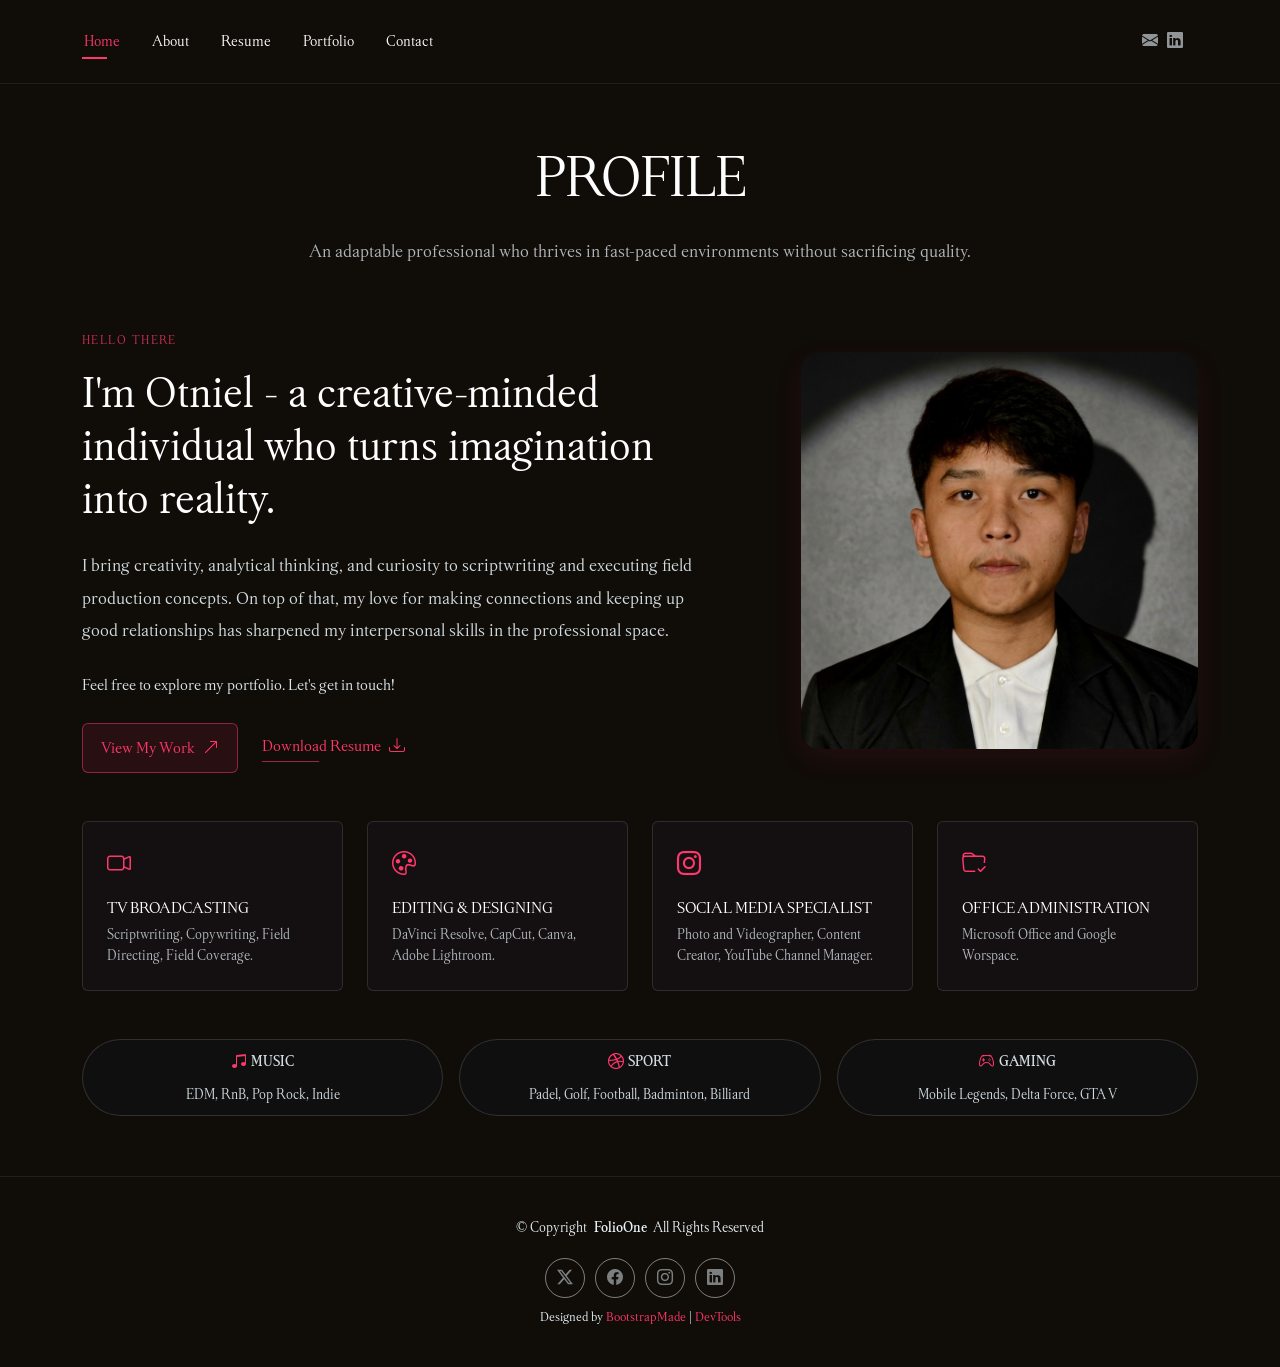
==== commit c5350cf6: "Ubah link home jadi URL bersih" ====
--- a/about.html
+++ b/about.html
@@ -48,11 +48,11 @@
 
       <nav id="navmenu" class="navmenu">
         <ul>
-          <li><a href="index.html">Home</a></li>
-          <li><a href="about.html" class="active">About</a></li>
-          <li><a href="resume.html">Resume</a></li>
-          <li><a href="portfolio.html">Portfolio</a></li>
-          <li><a href="contact.html">Contact</a></li>
+          <li><a href="./" class="active">Home</a></li>
+          <li><a href="./">About</a></li>
+          <li><a href="./">Resume</a></li>
+          <li><a href="./">Portfolio</a></li>
+          <li><a href="./">Contact</a></li>
         </ul>
         <i class="mobile-nav-toggle d-xl-none bi bi-list"></i>
       </nav>
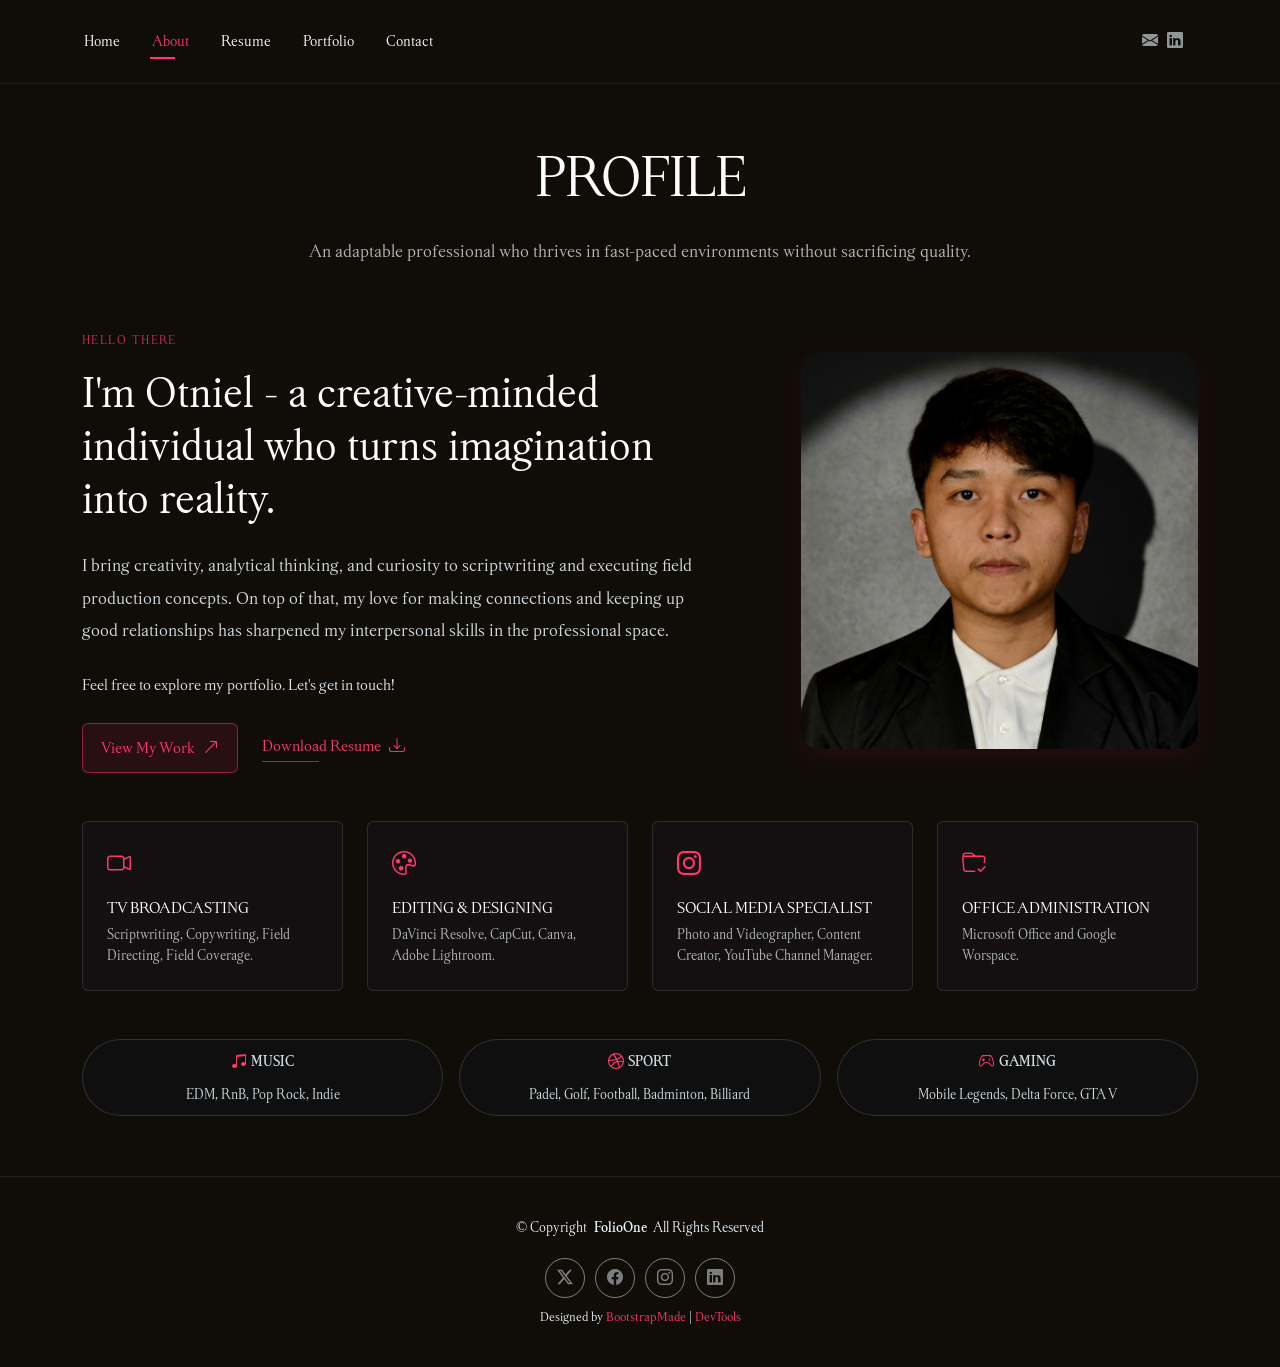
==== commit cf618aee: "Update link URL" ====
--- a/about.html
+++ b/about.html
@@ -48,11 +48,11 @@
 
       <nav id="navmenu" class="navmenu">
         <ul>
-          <li><a href="./" class="active">Home</a></li>
-          <li><a href="./">About</a></li>
-          <li><a href="./">Resume</a></li>
-          <li><a href="./">Portfolio</a></li>
-          <li><a href="./">Contact</a></li>
+          <li><a href="home">Home</a></li>
+          <li><a href="about" class="active">About</a></li>
+          <li><a href="resume">Resume</a></li>
+          <li><a href="portfolio">Portfolio</a></li>
+          <li><a href="contact">Contact</a></li>
         </ul>
         <i class="mobile-nav-toggle d-xl-none bi bi-list"></i>
       </nav>
